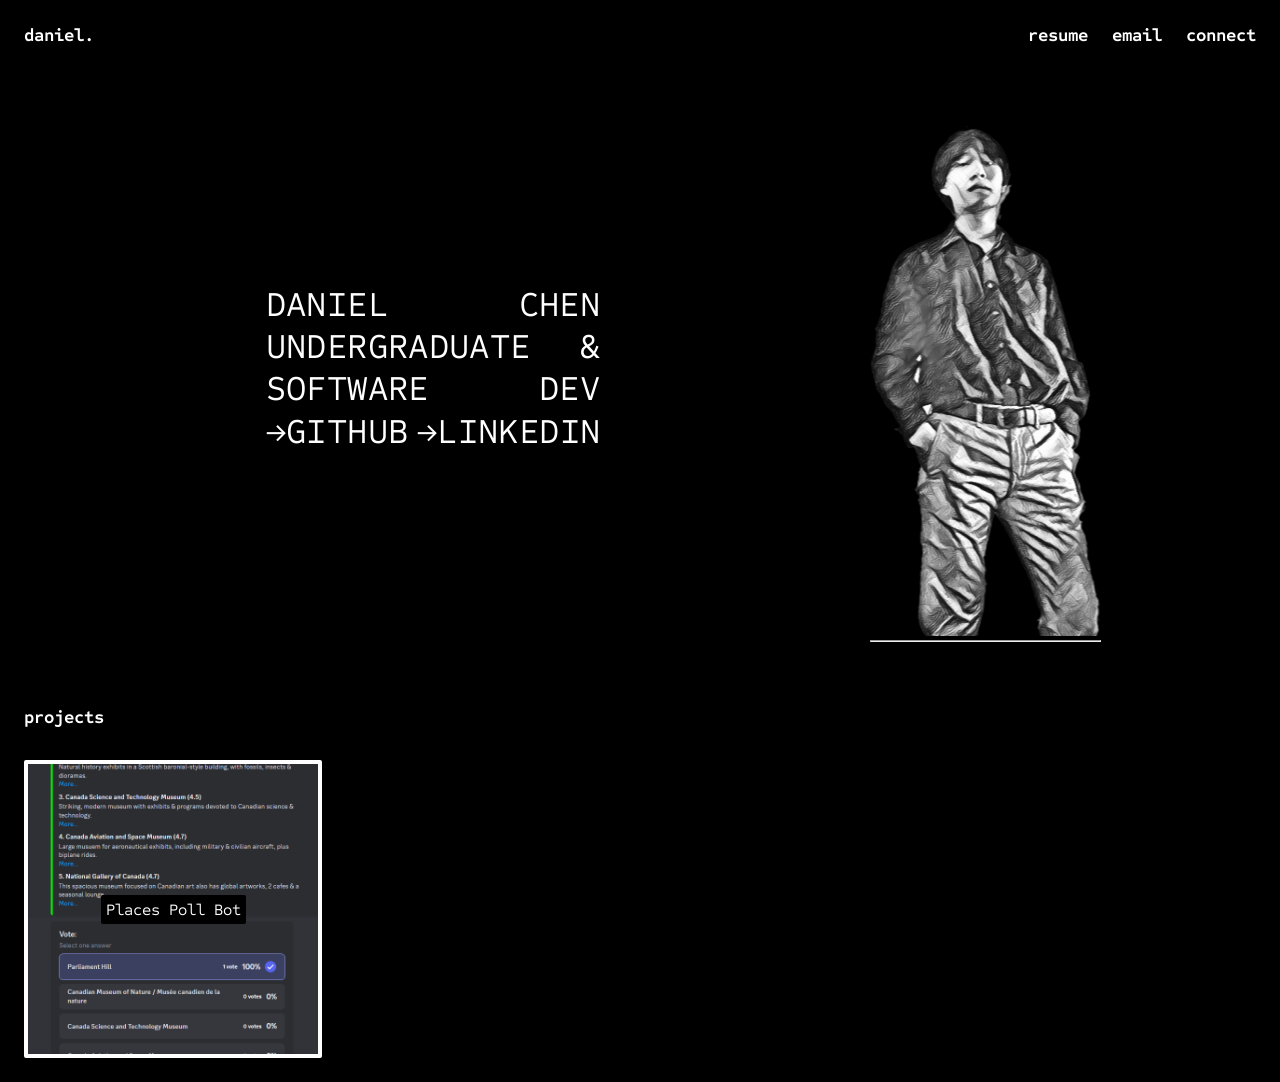
==== index.html @ 6124f34a "Merge branch 'main' of https://github.com/Asianadian/Asianadian.github.io" ====
<!DOCTYPE html>
<html lang="en">
  <head>
    <meta charset="UTF-8">
    <meta name="viewport" content="width=device-width, initial-scale=0.5, minimum-scale=0.5, maximum-scale=0.5">
    <meta http-equiv="X-UA-Compatible" content="ie=edge">
    <title>Daniel Chen</title>
    <link rel="stylesheet" href="./style.css">
    <link rel="icon" href="./favicon.ico" type="image/x-icon">
    <link rel="preconnect" href="https://fonts.googleapis.com">
    <link rel="preconnect" href="https://fonts.gstatic.com" crossorigin>
    <link href="https://fonts.googleapis.com/css2?family=Sometype+Mono:wght@400;500;600;700&display=swap" rel="stylesheet">
  </head>
  <body>
    <header class="primary-header flex">
      <span class="logo">daniel.</span>

      <nav class="primary-nav-container">
        <ul id="primary-nav" class="primary-nav navbar flex">
          <li class="active">
            <a class="nav-option" href="DANIELCHEN_RESUME_WF.pdf" target="_blank">resume</a>
          </li>
          <li class="active">
            <a class="nav-option" href="mailto:danielchen.mc@gmail.com" target="_blank">email</a>
          </li>
          <li class="active">
            <a class="nav-option" href="https://www.linkedin.com/in/daniel-chen-8ab496211/" target="_blank">connect</a>
          </li>
        </ul>
      </nav>
    </header>
    <main>
      <div class="banner-container">
        <div class="banner-main">
          <div class="banner-col">
            <div class="banner-text">
              <div class="line">
                <p class="word">DANIEL</p>
                <p class="word">CHEN</p>
              </div>
              <div class="line">
                <p class="word">UNDERGRADUATE</p>
                <p class="word">&</p>
              </div>
              <div class="line">
                <p class="word">SOFTWARE</p>
                <p class="word">DEV</p>
              </div>
              <div class="line">
                <a id="github-link" href="https://github.com/Asianadian" target="_blank" class="word fancy fancy-1">→GITHUB</a>
                <a id="linkedin-link" href="https://www.linkedin.com/in/daniel-chen-8ab496211/" target="_blank" class="word fancy fancy-2">→LINKEDIN</a>
              </div>
            </div>
          </div>
          <div class="banner-col">
            <div class="img-container">
              <img src="assets/banner-me.png" alt="picture of me" class="banner-img"/>
              <hr>
            </div>
          </div>
        </div>
      </div>
      <div class="projects-container">
        <h3 class="projects-title">projects</h3>
        <div class="projects">
          <div class="projects-card" href="https://github.com/Asianadian/places-poll-bot">
            <a>Places Poll Bot</a>
            <div class="projects-desc">
              <p>
                Ask for a places to visit and PPBot 
                will send relevant results and a
                corresponding poll right to your server!
              </p>
            </div>
          </div>
        </div>
      </div>
    </main>
    <nav class="secondary-nav-container">
      <ul id="secondary-nav" class="secondary-nav navbar flex" data-visible="false">
        <li class="active">
          <a class="nav-option" href="assets/DANIELCHEN_Resume.pdf" target="_blank">resume</a>
        </li>
        <li class="active">
          <a class="nav-option" href="mailto:danielchen.mc@gmail.com" target="_blank">email</a>
        </li>
        <li class="active">
          <a class="nav-option" href="https://www.linkedin.com/in/danieldhen-mc/" target="_blank">connect</a>
        </li>
      </ul>
    </nav>
	<script src="index.js"></script>
  </body>
</html>
---- style.css ----
/* default */

a {
  text-decoration: none;
  color: inherit;
}

.flex {
  display: flex;
  gap: var(--gap, 1rem)
}

p {
  z-index: 0;
}

body {
  background-color: black;
  overflow-x: hidden;
  font-family: 'Sometype Mono', monospace;
  color: white;
}

hr {
  padding: 0;
  margin:0;
}

/* projects */

.projects-title {
  margin: 1rem;
  font-size: large;
  font-weight: 700;
}

.projects {
  display: flex;
  flex-direction: row;
  flex-wrap: wrap;
}

.projects-card {
  border: 4px solid white;
  border-radius: 2px;
  height: 290px;
  margin: 1rem;
  text-align: center;
  width: 290px;
  min-width: 290px;
  display: flex;
  align-items: center;
  justify-content: center;
  background-image: url('./assets/bot.png');
  background-repeat: no-repeat;
  background-position: center;
  background-size: cover;
  overflow-x: hidden;
}

.projects-card a {
  position: absolute;
  background-color: black;
  padding: 5px;
  border-radius: 2px;
}

.projects-desc {
  position: absolute;
  width: inherit;
  height: inherit;
  transition: opacity 0.5s;
  background-color: black;
  opacity: 0;
}

.projects-desc:hover {
  opacity: 1.0;
}

.projects-desc p {
  
  margin: 5px;
}

.projects-card p {
  align-self: flex-start;
  justify-self: flex-start;
  position: absolute;
  padding: 5px;
  border-radius: 2px;
}

/* navbar */

.logo {
  margin: 1rem;
  font-size: large;
  font-weight: 700;
}

.primary-header {
  align-items: center;
  justify-content: space-between;
}

.mobile-nav-toggle {
  display: none;
}

.navbar {
  list-style-type: none;
  transition: opacity 0.25s ease-in-out, transform 0.25s ease-in-out;
  border: 1px;
  
  background-color: black;
}

.primary-nav {
  padding: 0;
  margin: 0;
  font-size: large;
  font-weight: 700;
  opacity: 100%;
  transform: translateY(0);
  margin: 1rem;
  gap: 1.5rem
}

.secondary-nav {
  padding: 0;
  margin: 0;
  font-size: medium;
  font-weight: 700;
  position: fixed;
  gap: 0.5rem;
  bottom: 2rem;
  z-index: 1000;
  opacity: 0;
  transform: translateY(100%);
  padding-inline: clamp(0.5rem, 10vw, 2rem);
  padding-block: 0.5rem;
  border-style: solid;
  border-color: white;
}

.secondary-nav-container {
  display: flex;
  justify-content: center;
}

/* banner */

.banner-container {
  margin: 2rem 5rem;
  transition: margin 0.25s ease-in-out;
}

.banner-main {
  padding-bottom: 2rem;
  display: flex;
  flex-wrap: wrap;
  align-items: center;
  justify-content: center;
}

.banner-col {
  flex-basis: 30%;
  display: flex;
  justify-content: center;
  align-items: center;
  margin-left: auto;
  margin-right: auto;
}

.banner-text {
  width: 38em;
  scale: inherit;
}

.line {
  display: flex;
  justify-content: space-between;
  font-size: 4rem;
}

.word {
  margin: 0;
  transition: opacity 0.2s ease-in-out
}

.img-container {
  display: block;
  margin-top: 2rem;
}

.banner-text:has(.fancy:hover) .word:not(.fancy:hover) {
  opacity: 0.2;
}

.fancy > .letter {
  display: inline-block;
  transition: transform 0.3s ease-in-out
}

.fancy-1:hover > .letter:nth-child(1) {
  transform: translate(-80%, 60%) rotate(8deg); 
}

.fancy-1:hover > .letter:nth-child(2) {
  transform: translate(-50%, -20%) rotate(-8deg); 
}

.fancy-1:hover > .letter:nth-child(3) {
  transform: translate(-10%, -10%) rotate(17deg); 
}

.fancy-1:hover > .letter:nth-child(4) {
  transform: translate(-10%, 50%) rotate(25deg); 
}

.fancy-1:hover > .letter:nth-child(5) {
  transform: translate(30%, 10%) rotate(-11deg); 
}

.fancy-1:hover > .letter:nth-child(6) {
  transform: translate(20%, -40%) rotate(3deg); 
}

.fancy-1:hover > .letter:nth-child(7) {
  transform: translate(10%, 20%) rotate(-22deg); 
}

.fancy-2:hover > .letter:nth-child(1) {
  transform: translate(-10%, -30%) rotate(-12deg); 
}

.fancy-2:hover > .letter:nth-child(2) {
  transform: translate(-40%, 40%) rotate(-8deg); 
}

.fancy-2:hover > .letter:nth-child(3) {
  transform: translate(-20%, 10%) rotate(17deg); 
}

.fancy-2:hover > .letter:nth-child(4) {
  transform: translate(-30%, -40%) rotate(-25deg); 
}

.fancy-2:hover > .letter:nth-child(5) {
  transform: translate(-30%, -10%) rotate(11deg); 
}

.fancy-2:hover > .letter:nth-child(6) {
  transform: translate(10%, 40%) rotate(-20deg); 
}

.fancy-2:hover > .letter:nth-child(7) {
  transform: translate(10%, -30%) rotate(15deg); 
}

.fancy-2:hover > .letter:nth-child(8) {
  transform: translate(10%, 20%) rotate(-22deg); 
}

.fancy-2:hover > .letter:nth-child(9) {
  transform: translate(40%, 30%) rotate(-10deg); 
}

@media (min-width: 40em) {
  .secondary-nav[data-visible='true'] {
    opacity: 100%;
    transform: translateY(0%);
  }
}

@media (max-width: 40em) {
  .primary-nav {
    opacity: 0;
    transform: translateY(-100%);
  }
  .secondary-nav {
    opacity: 100%;
    transform: translateY(0%);
  }
  .banner-main {
    align-items: center;
  }
  .banner-container {
    margin-top: -2rem;
  }
}
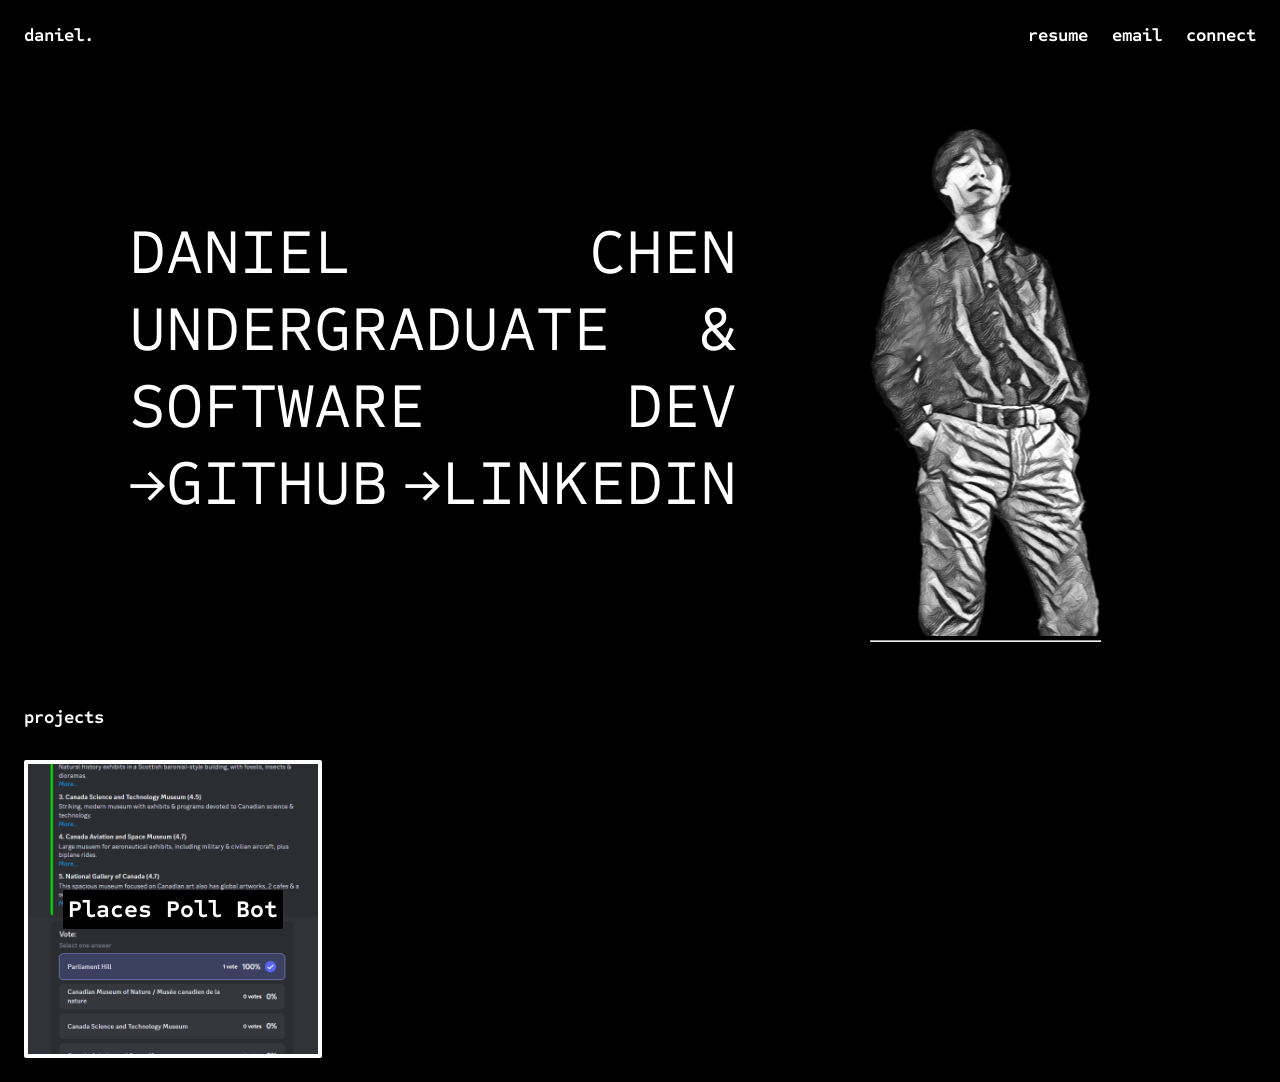
==== commit c58ea540: "Update resume and project links" ====
--- a/index.html
+++ b/index.html
@@ -18,13 +18,13 @@
       <nav class="primary-nav-container">
         <ul id="primary-nav" class="primary-nav navbar flex">
           <li class="active">
-            <a class="nav-option" href="DANIELCHEN_RESUME_WF.pdf" target="_blank">resume</a>
+            <a class="nav-option" href="assets/DANIELCHEN_Resume.pdf" target="_blank">resume</a>
           </li>
           <li class="active">
             <a class="nav-option" href="mailto:danielchen.mc@gmail.com" target="_blank">email</a>
           </li>
           <li class="active">
-            <a class="nav-option" href="https://www.linkedin.com/in/daniel-chen-8ab496211/" target="_blank">connect</a>
+            <a class="nav-option" href="https://www.linkedin.com/in/danielchen-mc/" target="_blank">connect</a>
           </li>
         </ul>
       </nav>
@@ -48,7 +48,7 @@
               </div>
               <div class="line">
                 <a id="github-link" href="https://github.com/Asianadian" target="_blank" class="word fancy fancy-1">→GITHUB</a>
-                <a id="linkedin-link" href="https://www.linkedin.com/in/daniel-chen-8ab496211/" target="_blank" class="word fancy fancy-2">→LINKEDIN</a>
+                <a id="linkedin-link" href="https://www.linkedin.com/in/danielchen-mc/" target="_blank" class="word fancy fancy-2">→LINKEDIN</a>
               </div>
             </div>
           </div>
@@ -63,15 +63,17 @@
       <div class="projects-container">
         <h3 class="projects-title">projects</h3>
         <div class="projects">
-          <div class="projects-card" href="https://github.com/Asianadian/places-poll-bot">
-            <a>Places Poll Bot</a>
-            <div class="projects-desc">
-              <p>
-                Ask for a places to visit and PPBot 
-                will send relevant results and a
-                corresponding poll right to your server!
-              </p>
-            </div>
+          <div class="projects-card">              
+            <h2>Places Poll Bot</h2>
+            <a href="https://github.com/Asianadian/places-poll-bot" target="_blank">
+              <div class="projects-desc">
+                <p>
+                  Ask for a places to visit and PPBot 
+                  will send relevant results and a
+                  corresponding poll right to your server!
+                </p>
+              </div>
+            </a>
           </div>
         </div>
       </div>
@@ -85,7 +87,7 @@
           <a class="nav-option" href="mailto:danielchen.mc@gmail.com" target="_blank">email</a>
         </li>
         <li class="active">
-          <a class="nav-option" href="https://www.linkedin.com/in/danieldhen-mc/" target="_blank">connect</a>
+          <a class="nav-option" href="https://www.linkedin.com/in/danielchen-mc/" target="_blank">connect</a>
         </li>
       </ul>
     </nav>
--- a/style.css
+++ b/style.css
@@ -60,6 +60,12 @@
 
 .projects-card a {
   position: absolute;
+  width: inherit;
+  height: inherit;
+}
+
+.projects-card h2 {
+  position: absolute;
   background-color: black;
   padding: 5px;
   border-radius: 2px;
@@ -72,6 +78,7 @@
   transition: opacity 0.5s;
   background-color: black;
   opacity: 0;
+  cursor: pointer;
 }
 
 .projects-desc:hover {
@@ -79,7 +86,6 @@
 }
 
 .projects-desc p {
-  
   margin: 5px;
 }
 
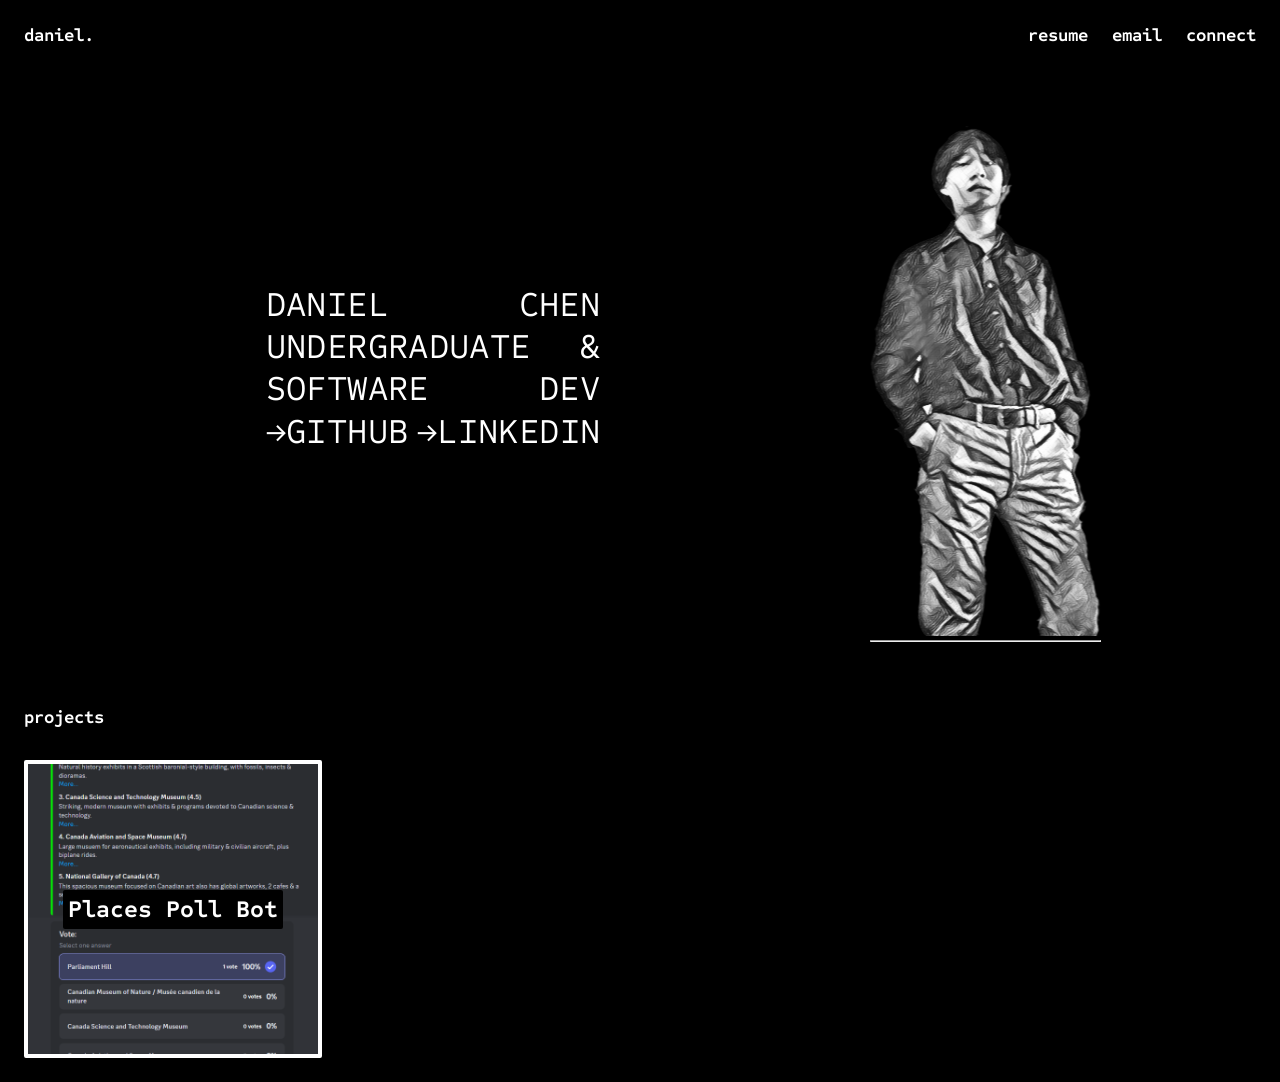
==== commit 01b02442: "Add tools used in PPBot" ====
--- a/index.html
+++ b/index.html
@@ -67,10 +67,13 @@
             <h2>Places Poll Bot</h2>
             <a href="https://github.com/Asianadian/places-poll-bot" target="_blank">
               <div class="projects-desc">
-                <p>
+                <p class="projects-text">
                   Ask for a places to visit and PPBot 
                   will send relevant results and a
                   corresponding poll right to your server!
+                </p>
+                <p class="projects-tech">
+                  Created using Google Places API (New), Discord API, and discord.py
                 </p>
               </div>
             </a>
--- a/style.css
+++ b/style.css
@@ -87,6 +87,10 @@
 
 .projects-desc p {
   margin: 5px;
+}
+
+.projects-tech {
+  bottom: 0
 }
 
 .projects-card p {
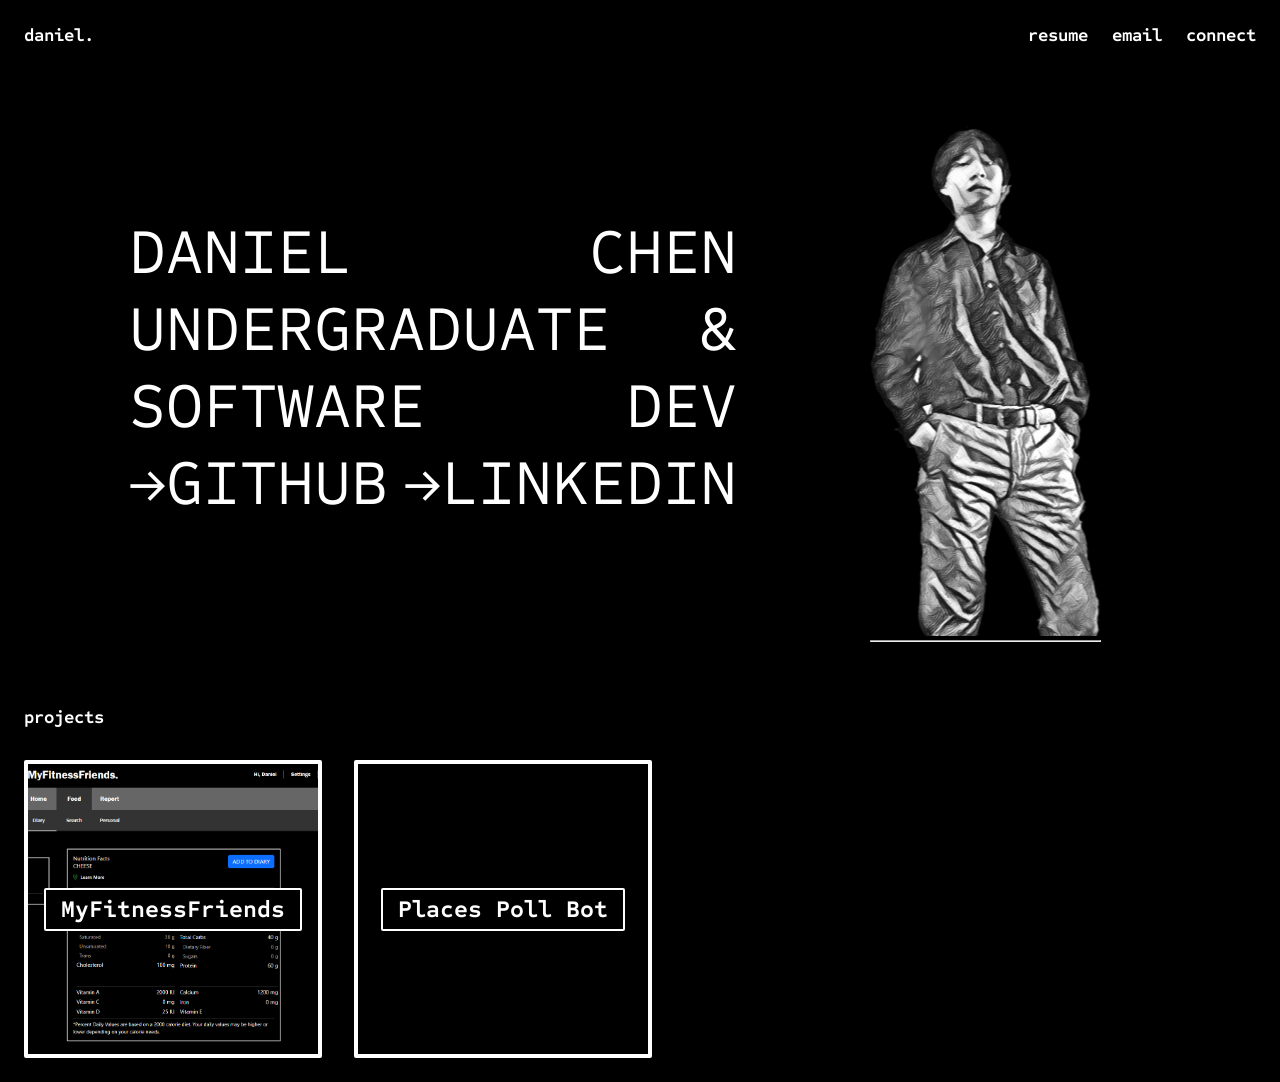
==== commit 4c2259dc: "Added MyFitnessFriends to projects section" ====
--- a/index.html
+++ b/index.html
@@ -63,7 +63,23 @@
       <div class="projects-container">
         <h3 class="projects-title">projects</h3>
         <div class="projects">
-          <div class="projects-card">              
+          <div class="projects-card fitnesstracker">              
+            <h2>MyFitnessFriends</h2>
+            <a href="https://github.com/Ottawa-Coders/fitness-tracker" target="_blank">
+              <div class="projects-desc">
+                <p class="projects-text">
+                  Gain nutritional insights from 
+                  USDA FoodData, log exercises, and
+                  track weight loss/gain using this 
+                  full-stack web application!
+                </p>
+                <p class="projects-tech">
+                  Created using TypeScript, Next.js, USDA Food Data API, and Supabase
+                </p>
+              </div>
+            </a>
+          </div>
+          <div class="projects-card ppbot">         
             <h2>Places Poll Bot</h2>
             <a href="https://github.com/Asianadian/places-poll-bot" target="_blank">
               <div class="projects-desc">
--- a/style.css
+++ b/style.css
@@ -51,13 +51,20 @@
   display: flex;
   align-items: center;
   justify-content: center;
-  background-image: url('./assets/bot.png');
   background-repeat: no-repeat;
   background-position: center;
   background-size: cover;
   overflow-x: hidden;
 }
 
+.fitnesstracker {
+  background-image: url('./assets/fitness-tracker.PNG');
+}
+
+.ppbot {
+  background-image: url('./assets/bot.PNG');
+}
+
 .projects-card a {
   position: absolute;
   width: inherit;
@@ -67,7 +74,8 @@
 .projects-card h2 {
   position: absolute;
   background-color: black;
-  padding: 5px;
+  border: 2px solid white;
+  padding: 5px 15px;
   border-radius: 2px;
 }
 
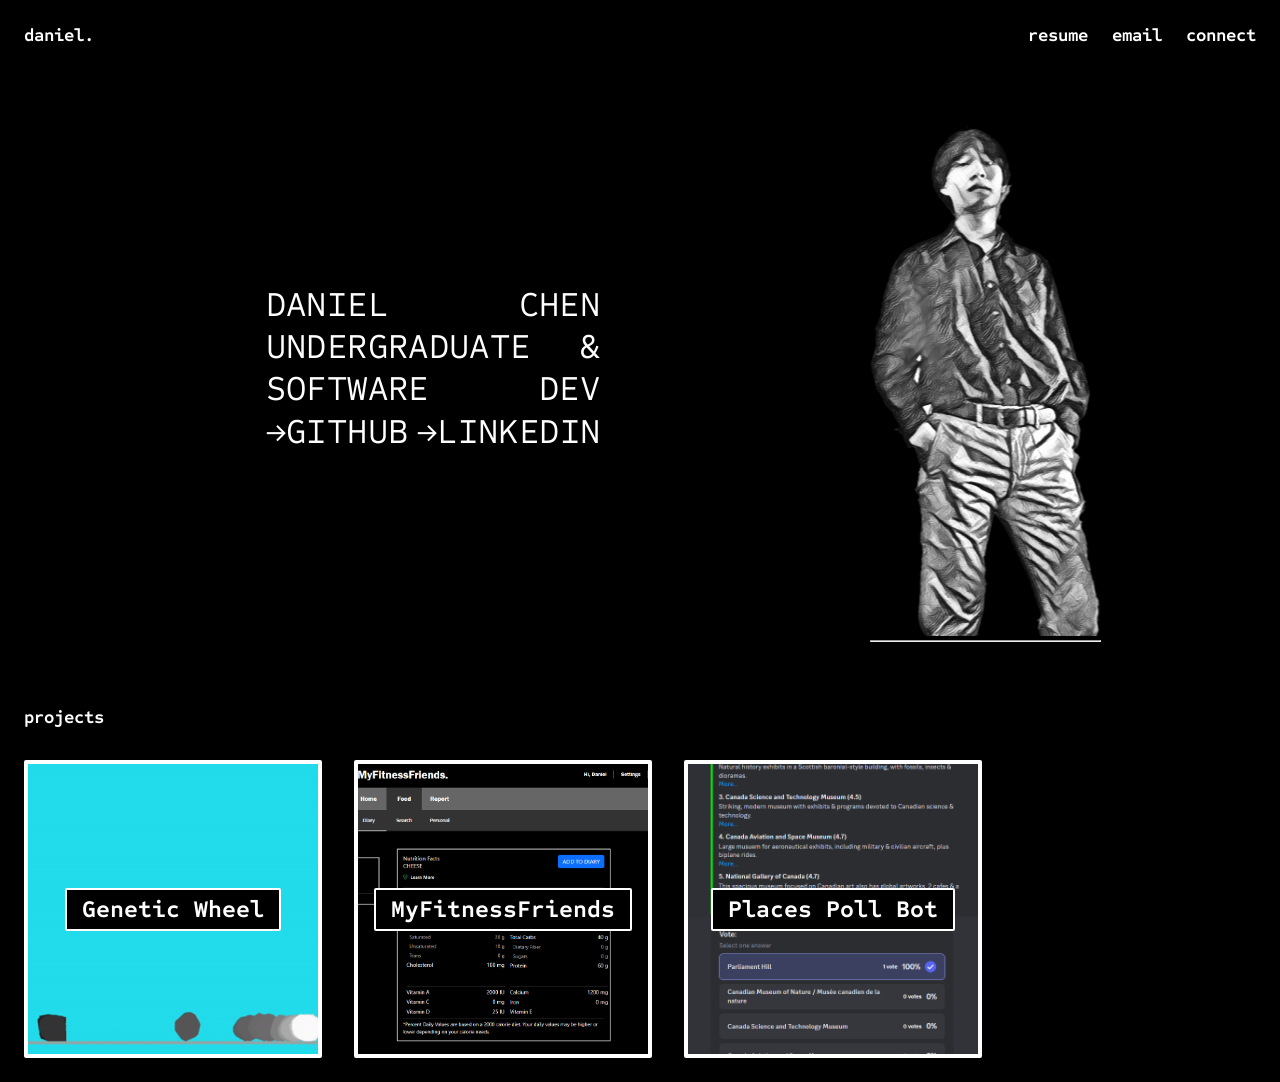
==== commit 99b451dd: "Added genetic wheel project" ====
--- a/index.html
+++ b/index.html
@@ -63,6 +63,22 @@
       <div class="projects-container">
         <h3 class="projects-title">projects</h3>
         <div class="projects">
+          <div class="projects-card geneticwheel">              
+            <h2>Genetic Wheel</h2>
+            <a href="https://github.com/Asianadian/genetic-wheel" target="_blank">
+              <div class="projects-desc">
+                <p class="projects-text">
+                  Leave reinventing the wheel to a 
+                  genetic algorithm. It'll choose the 
+                  best shape and properties, and 
+                  you'll get to see it improve!
+                </p>
+                <p class="projects-tech">
+                  Created using Python, pymunk, and numpy
+                </p>
+              </div>
+            </a>
+          </div>
           <div class="projects-card fitnesstracker">              
             <h2>MyFitnessFriends</h2>
             <a href="https://github.com/Ottawa-Coders/fitness-tracker" target="_blank">
@@ -71,7 +87,9 @@
                   Gain nutritional insights from 
                   USDA FoodData, log exercises, and
                   track weight loss/gain using this 
-                  full-stack web application!
+                  full-stack web application! 
+                  <br>
+                  (In development)
                 </p>
                 <p class="projects-tech">
                   Created using TypeScript, Next.js, USDA Food Data API, and Supabase
--- a/style.css
+++ b/style.css
@@ -57,12 +57,16 @@
   overflow-x: hidden;
 }
 
+.geneticwheel {
+  background-image: url('./assets/genetic-wheel.png');
+}
+
 .fitnesstracker {
-  background-image: url('./assets/fitness-tracker.PNG');
+  background-image: url('./assets/fitness-tracker.png');
 }
 
 .ppbot {
-  background-image: url('./assets/bot.PNG');
+  background-image: url('./assets/bot.png');
 }
 
 .projects-card a {
